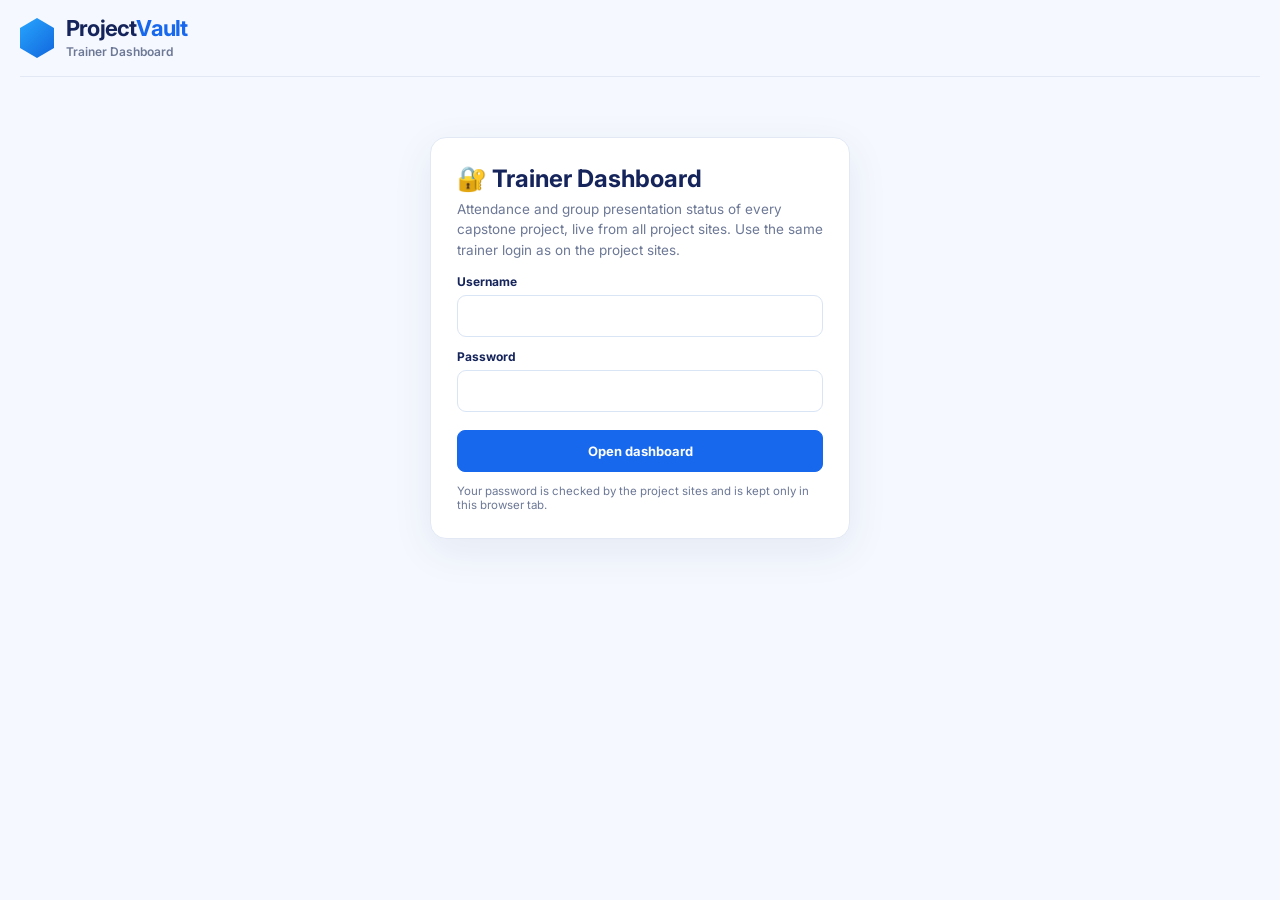
==== tracker.html @ 4fbf0c54 "Add files via upload" ====
<!doctype html>
<html lang="en">
<head>
<meta charset="UTF-8">
<meta name="viewport" content="width=device-width,initial-scale=1">
<title>Trainer Dashboard · ProjectVault</title>
<meta name="robots" content="noindex">
<link rel="icon" href="data:image/svg+xml,%3Csvg xmlns='http://www.w3.org/2000/svg' viewBox='0 0 64 64'%3E%3Cpath d='M32 2l28 15v30L32 62 4 47V17z' fill='%231768ed'/%3E%3Crect x='19' y='24' width='6' height='18' fill='%23fff'/%3E%3Crect x='29' y='18' width='6' height='24' fill='%23fff'/%3E%3Crect x='39' y='28' width='6' height='14' fill='%23fff'/%3E%3C/svg%3E">
<link rel="preconnect" href="https://fonts.googleapis.com"><link rel="preconnect" href="https://fonts.gstatic.com" crossorigin>
<link href="https://fonts.googleapis.com/css2?family=Inter:wght@400;500;600;700;800&display=swap" rel="stylesheet">
<link rel="stylesheet" href="tracker.css?v=3">
</head>
<body>
<main id="trk"><noscript>The trainer dashboard needs JavaScript.</noscript></main>
<script src="tracker.js?v=4"></script>
</body>
</html>
---- tracker.css ----
:root{--blue:#1768ed;--ink:#15245a;--muted:#6c7896;--line:#e2e9f5;--bg:#f5f8fe;--card:#fff;--ok:#16a34a;--bad:#dc2626;--pend:#cbd5e1}
*{box-sizing:border-box}html,body{margin:0;background:var(--bg);color:var(--ink);font-family:Inter,ui-sans-serif,system-ui,-apple-system,"Segoe UI",sans-serif}
button,input,select{font:inherit}a{color:inherit}
#trk{max-width:1400px;margin:0 auto;padding:0 20px 40px}
.tk-top{display:flex;align-items:center;justify-content:space-between;gap:14px;flex-wrap:wrap;padding:16px 0;border-bottom:1px solid var(--line);margin-bottom:16px;position:sticky;top:0;background:var(--bg);z-index:5}
.tk-brand{display:flex;align-items:center;gap:12px;text-decoration:none}.tk-brand b{font-size:22px;letter-spacing:-.8px;display:block;line-height:1.1}.tk-brand b i{font-style:normal;color:var(--blue)}.tk-brand small{font-size:12px;color:var(--muted);font-weight:600}
.tk-cube{width:34px;height:40px;background:linear-gradient(135deg,#27a6ff,#1266dc);clip-path:polygon(50% 0,100% 25%,100% 75%,50% 100%,0 75%,0 25%);flex:none}
.tk-ctrl{display:flex;align-items:center;gap:10px;flex-wrap:wrap;font-size:13px}.tk-ctrl select{height:34px;border:1px solid #d9e4f4;border-radius:8px;padding:0 8px;background:#fff;color:var(--ink)}
.tk-btn{height:34px;padding:0 14px;border-radius:8px;border:1px solid var(--blue);background:var(--blue);color:#fff;font-weight:700;font-size:13px;cursor:pointer;display:inline-flex;align-items:center;text-decoration:none;white-space:nowrap}
.tk-btn.ghost{background:#fff;color:var(--blue);border-color:#cfe0f7}.tk-btn[disabled]{opacity:.6;cursor:wait}
.tk-chk{display:inline-flex;align-items:center;gap:6px;font-size:13px;cursor:pointer}
.tk-muted{color:var(--muted);font-size:12px;font-weight:400}
.tk-alert{background:#fef2f2;border:1px solid #fecaca;color:#991b1b;border-radius:10px;padding:10px 14px;margin-bottom:14px;font-size:14px}
.tk-note{background:#fffbeb;border:1px solid #fde68a;color:#92400e;border-radius:10px;padding:8px 12px;margin:-4px 0 14px;font-size:12.5px;line-height:1.5}
.tk-login{max-width:420px;margin:60px auto;background:#fff;border:1px solid var(--line);border-radius:16px;padding:26px;box-shadow:0 12px 40px #1a3c7a14}
.tk-login h2{margin:0 0 6px}.tk-login p{font-size:13.5px;color:var(--muted);line-height:1.5;margin:0 0 14px}
.tk-login label{display:block;font-size:12px;font-weight:700;margin:12px 0}.tk-login input{display:block;width:100%;height:42px;border:1px solid #d9e4f4;border-radius:9px;padding:0 12px;margin-top:6px;outline:none}.tk-login input:focus{border-color:var(--blue)}
.tk-login .tk-btn{width:100%;height:42px;justify-content:center;margin-top:6px}.tk-login small{display:block;margin-top:12px;font-size:11.5px;color:var(--muted)}
.tk-kpis{display:grid;grid-template-columns:repeat(6,minmax(0,1fr));gap:10px;margin-bottom:14px}
.tk-kpi{background:#fff;border:1px solid var(--line);border-radius:12px;padding:12px 14px;box-shadow:0 5px 16px #30598f0b}.tk-kpi b{display:block;font-size:26px;line-height:1.1}.tk-kpi span{display:block;font-size:12.5px;font-weight:700;margin-top:4px}.tk-kpi small{display:block;font-size:11px;color:var(--muted);margin-top:2px;white-space:nowrap;overflow:hidden;text-overflow:ellipsis}
.tk-sites{display:flex;gap:6px;flex-wrap:wrap;margin-bottom:14px}
.tk-site{border:1px solid #d9e4f4;background:#fff;border-radius:20px;padding:5px 12px;font-size:12.5px;font-weight:600;cursor:pointer;color:var(--ink);box-shadow:inset 0 -3px 0 var(--c,transparent)}.tk-site small{color:var(--muted);font-weight:500;margin-left:4px}.tk-site.on{background:#e6f0ff;border-color:var(--blue)}
.tk-tabs{display:flex;gap:4px;border-bottom:1px solid var(--line);margin-bottom:14px;overflow-x:auto}.tk-tabs button{border:0;background:none;padding:10px 14px;font-size:14px;font-weight:600;color:var(--muted);cursor:pointer;border-bottom:3px solid transparent;white-space:nowrap}.tk-tabs button.on{color:var(--blue);border-bottom-color:var(--blue)}
.tk-tabs.small button{font-size:13px;padding:8px 12px}
.tk-body h3{font-size:16px;margin:18px 0 10px}.tk-body h3:first-child{margin-top:4px}
.tk-cards{display:grid;grid-template-columns:repeat(auto-fill,minmax(300px,1fr));gap:12px}
.tk-card{background:#fff;border:1px solid var(--line);border-top:4px solid var(--c);border-radius:12px;padding:14px;cursor:pointer;box-shadow:0 5px 16px #30598f0b;transition:.15s}.tk-card:hover{transform:translateY(-2px);box-shadow:0 10px 24px #30598f1a}
.tk-ch{display:flex;justify-content:space-between;gap:8px;align-items:baseline}.tk-ch b{font-size:18px}.tk-ch span{font-size:12px;color:var(--muted);text-align:right}
.tk-cs{font-size:13px;font-weight:600;margin:4px 0 10px}.tk-cc{display:flex;gap:10px;flex-wrap:wrap;font-size:12.5px;margin-bottom:6px}.tk-cc .ok{color:#15803d}.tk-cc .pe{color:#64748b}.tk-cc .ab{color:#b91c1c}
.tk-cf{font-size:12.5px;margin-top:10px;padding-top:8px;border-top:1px solid #eef2f8}
.tk-sbar{display:inline-flex;width:84px;height:8px;background:var(--pend);border-radius:4px;overflow:hidden;vertical-align:middle}.tk-sbar i{display:block;height:100%}.tk-sbar .d{background:var(--ok)}.tk-sbar .a{background:var(--bad)}.tk-sn{font-size:12px;margin-left:6px;font-variant-numeric:tabular-nums}
.tk-card .tk-sbar{width:100%;height:10px;margin:4px 0}.tk-card .tk-sn{display:none}
.tk-empty{color:var(--muted);font-size:13.5px;padding:10px 0}
.tk-tablewrap{overflow:auto;background:#fff;border:1px solid var(--line);border-radius:12px;max-height:70vh}
.tk-table{border-collapse:collapse;width:100%;font-size:13px}.tk-table th{position:sticky;top:0;background:#f4f7fc;text-align:left;font-size:11.5px;text-transform:uppercase;letter-spacing:.03em;color:#4a5b80;padding:9px 10px;border-bottom:1px solid var(--line);white-space:nowrap;z-index:1}
.tk-table td{padding:9px 10px;border-bottom:1px solid #eef2f8;vertical-align:top;white-space:nowrap}.tk-table td.n{text-align:right;font-variant-numeric:tabular-nums}.tk-table td.c{text-align:center}.tk-table td.tk-wrap{white-space:normal;min-width:140px;max-width:260px}
.tk-table tbody tr[data-open]{cursor:pointer}.tk-table tbody tr[data-open]:hover td{background:#f5f9ff}.tk-table tr.tot td{font-weight:700;background:#fafcff}
.tk-dot{display:inline-block;width:9px;height:9px;border-radius:50%;margin-right:7px}
.tk-today{font-size:10.5px;background:#dcfce7;color:#166534;border-radius:10px;padding:1px 6px;font-weight:700}
.tk-row{display:flex;gap:12px;align-items:center;margin-bottom:10px;flex-wrap:wrap}.tk-row input[type=search]{flex:1;min-width:220px;height:38px;border:1px solid #d9e4f4;border-radius:9px;padding:0 12px;outline:none}
.tk-spark{display:inline-flex;gap:1px;vertical-align:middle}.tk-spark i{width:4px;height:14px;background:#e8eef7;border-radius:1px}.tk-spark i.on{background:var(--blue)}
.tk-chart{background:#fff;border:1px solid var(--line);border-radius:12px;padding:10px}.tk-chart svg{width:100%;height:auto;display:block}
.tk-legend{display:flex;gap:12px;flex-wrap:wrap;font-size:12px;margin-top:8px}.tk-legend i{display:inline-block;width:10px;height:10px;border-radius:3px;margin-right:5px;vertical-align:-1px}
.tk-ov{position:fixed;inset:0;background:#11245266;backdrop-filter:blur(3px);z-index:20;display:flex;justify-content:flex-end}
.tk-drawer{width:min(1100px,100%);height:100%;background:var(--bg);overflow:auto;padding:22px 24px;position:relative;box-shadow:-20px 0 60px #0b1d4a33}
.tk-x{position:absolute;right:16px;top:14px;width:34px;height:34px;border-radius:50%;border:0;background:#e8eef8;font-size:16px;cursor:pointer}
.tk-dh{border-left:5px solid var(--c);padding:4px 0 4px 14px;margin-bottom:12px}.tk-dh b{font-size:24px}.tk-dh>span{color:var(--muted);font-weight:600;margin-left:6px}.tk-dh .tk-muted{margin:6px 0 10px;font-size:13px}
.tk-att th,.tk-att td.c{text-align:center;padding:6px 4px;min-width:30px}.tk-att th.pres,.tk-att td.pres{background:#eef4ff}.tk-att td.c{color:var(--blue);font-size:15px}
.tk-mx td.c{font-size:15px}
@media(max-width:1100px){.tk-kpis{grid-template-columns:repeat(3,minmax(0,1fr))}}
@media(max-width:640px){#trk{padding:0 12px 30px}.tk-kpis{grid-template-columns:repeat(2,minmax(0,1fr))}.tk-top{position:static}.tk-drawer{padding:16px}.tk-cards{grid-template-columns:1fr}}

.tk-table .tk-sbar{width:56px}.tk-table td,.tk-table th{padding:8px 8px}
.tk-att .stk{position:sticky;left:0;z-index:2;background:#fff;text-align:left;min-width:150px;box-shadow:1px 0 0 var(--line)}.tk-att thead .stk{background:#f4f7fc;z-index:3}.tk-att tr.tot .stk{background:#fafcff}
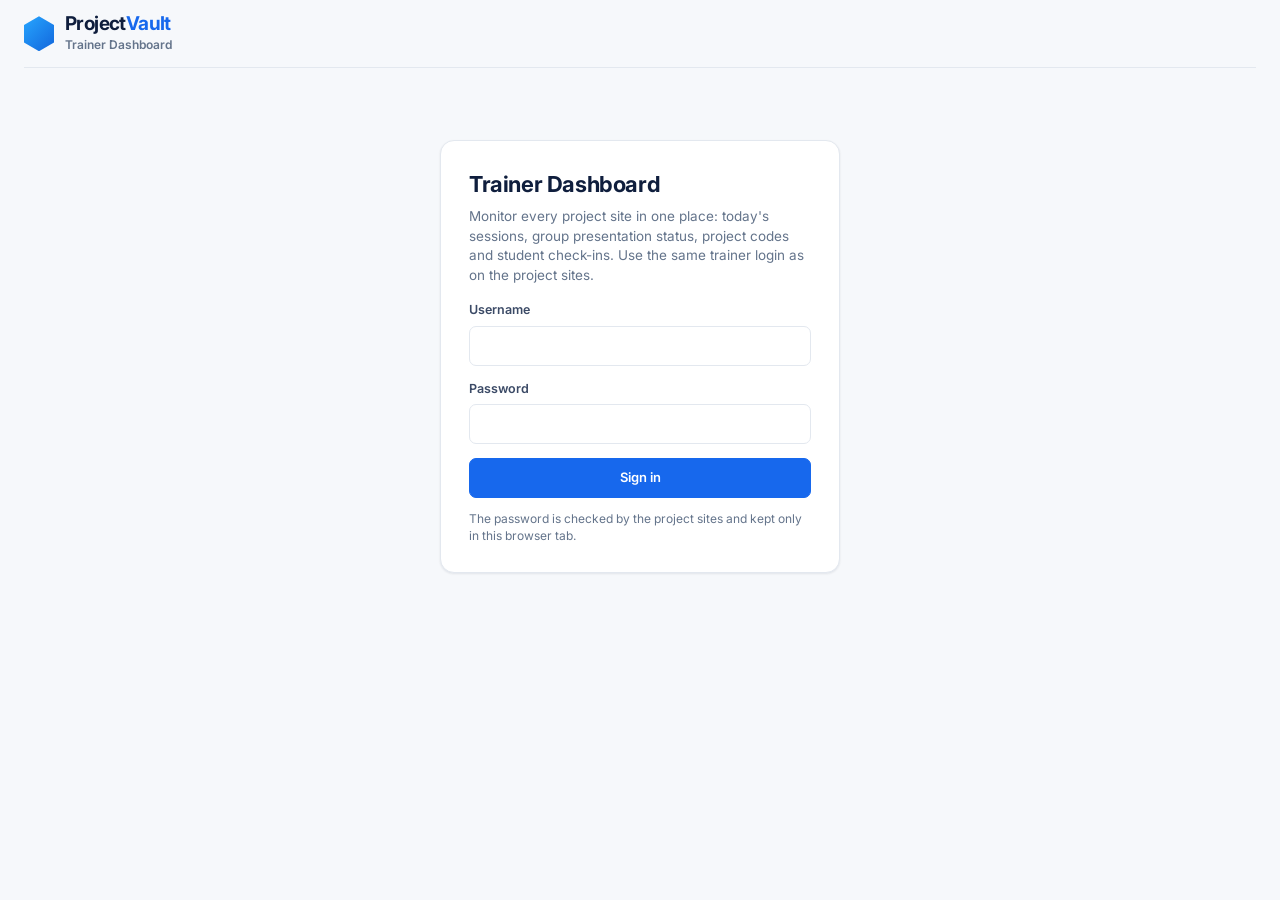
==== commit 25cd66fc: "Add files via upload" ====
--- a/tracker.html
+++ b/tracker.html
@@ -8,10 +8,10 @@
 <link rel="icon" href="data:image/svg+xml,%3Csvg xmlns='http://www.w3.org/2000/svg' viewBox='0 0 64 64'%3E%3Cpath d='M32 2l28 15v30L32 62 4 47V17z' fill='%231768ed'/%3E%3Crect x='19' y='24' width='6' height='18' fill='%23fff'/%3E%3Crect x='29' y='18' width='6' height='24' fill='%23fff'/%3E%3Crect x='39' y='28' width='6' height='14' fill='%23fff'/%3E%3C/svg%3E">
 <link rel="preconnect" href="https://fonts.googleapis.com"><link rel="preconnect" href="https://fonts.gstatic.com" crossorigin>
 <link href="https://fonts.googleapis.com/css2?family=Inter:wght@400;500;600;700;800&display=swap" rel="stylesheet">
-<link rel="stylesheet" href="tracker.css?v=3">
+<link rel="stylesheet" href="tracker.css?v=6">
 </head>
 <body>
 <main id="trk"><noscript>The trainer dashboard needs JavaScript.</noscript></main>
-<script src="tracker.js?v=4"></script>
+<script src="tracker.js?v=6"></script>
 </body>
 </html>
--- a/tracker.css
+++ b/tracker.css
@@ -1,54 +1,173 @@
-:root{--blue:#1768ed;--ink:#15245a;--muted:#6c7896;--line:#e2e9f5;--bg:#f5f8fe;--card:#fff;--ok:#16a34a;--bad:#dc2626;--pend:#cbd5e1}
-*{box-sizing:border-box}html,body{margin:0;background:var(--bg);color:var(--ink);font-family:Inter,ui-sans-serif,system-ui,-apple-system,"Segoe UI",sans-serif}
-button,input,select{font:inherit}a{color:inherit}
-#trk{max-width:1400px;margin:0 auto;padding:0 20px 40px}
-.tk-top{display:flex;align-items:center;justify-content:space-between;gap:14px;flex-wrap:wrap;padding:16px 0;border-bottom:1px solid var(--line);margin-bottom:16px;position:sticky;top:0;background:var(--bg);z-index:5}
-.tk-brand{display:flex;align-items:center;gap:12px;text-decoration:none}.tk-brand b{font-size:22px;letter-spacing:-.8px;display:block;line-height:1.1}.tk-brand b i{font-style:normal;color:var(--blue)}.tk-brand small{font-size:12px;color:var(--muted);font-weight:600}
-.tk-cube{width:34px;height:40px;background:linear-gradient(135deg,#27a6ff,#1266dc);clip-path:polygon(50% 0,100% 25%,100% 75%,50% 100%,0 75%,0 25%);flex:none}
-.tk-ctrl{display:flex;align-items:center;gap:10px;flex-wrap:wrap;font-size:13px}.tk-ctrl select{height:34px;border:1px solid #d9e4f4;border-radius:8px;padding:0 8px;background:#fff;color:var(--ink)}
-.tk-btn{height:34px;padding:0 14px;border-radius:8px;border:1px solid var(--blue);background:var(--blue);color:#fff;font-weight:700;font-size:13px;cursor:pointer;display:inline-flex;align-items:center;text-decoration:none;white-space:nowrap}
-.tk-btn.ghost{background:#fff;color:var(--blue);border-color:#cfe0f7}.tk-btn[disabled]{opacity:.6;cursor:wait}
-.tk-chk{display:inline-flex;align-items:center;gap:6px;font-size:13px;cursor:pointer}
-.tk-muted{color:var(--muted);font-size:12px;font-weight:400}
-.tk-alert{background:#fef2f2;border:1px solid #fecaca;color:#991b1b;border-radius:10px;padding:10px 14px;margin-bottom:14px;font-size:14px}
-.tk-note{background:#fffbeb;border:1px solid #fde68a;color:#92400e;border-radius:10px;padding:8px 12px;margin:-4px 0 14px;font-size:12.5px;line-height:1.5}
-.tk-login{max-width:420px;margin:60px auto;background:#fff;border:1px solid var(--line);border-radius:16px;padding:26px;box-shadow:0 12px 40px #1a3c7a14}
-.tk-login h2{margin:0 0 6px}.tk-login p{font-size:13.5px;color:var(--muted);line-height:1.5;margin:0 0 14px}
-.tk-login label{display:block;font-size:12px;font-weight:700;margin:12px 0}.tk-login input{display:block;width:100%;height:42px;border:1px solid #d9e4f4;border-radius:9px;padding:0 12px;margin-top:6px;outline:none}.tk-login input:focus{border-color:var(--blue)}
-.tk-login .tk-btn{width:100%;height:42px;justify-content:center;margin-top:6px}.tk-login small{display:block;margin-top:12px;font-size:11.5px;color:var(--muted)}
-.tk-kpis{display:grid;grid-template-columns:repeat(6,minmax(0,1fr));gap:10px;margin-bottom:14px}
-.tk-kpi{background:#fff;border:1px solid var(--line);border-radius:12px;padding:12px 14px;box-shadow:0 5px 16px #30598f0b}.tk-kpi b{display:block;font-size:26px;line-height:1.1}.tk-kpi span{display:block;font-size:12.5px;font-weight:700;margin-top:4px}.tk-kpi small{display:block;font-size:11px;color:var(--muted);margin-top:2px;white-space:nowrap;overflow:hidden;text-overflow:ellipsis}
-.tk-sites{display:flex;gap:6px;flex-wrap:wrap;margin-bottom:14px}
-.tk-site{border:1px solid #d9e4f4;background:#fff;border-radius:20px;padding:5px 12px;font-size:12.5px;font-weight:600;cursor:pointer;color:var(--ink);box-shadow:inset 0 -3px 0 var(--c,transparent)}.tk-site small{color:var(--muted);font-weight:500;margin-left:4px}.tk-site.on{background:#e6f0ff;border-color:var(--blue)}
-.tk-tabs{display:flex;gap:4px;border-bottom:1px solid var(--line);margin-bottom:14px;overflow-x:auto}.tk-tabs button{border:0;background:none;padding:10px 14px;font-size:14px;font-weight:600;color:var(--muted);cursor:pointer;border-bottom:3px solid transparent;white-space:nowrap}.tk-tabs button.on{color:var(--blue);border-bottom-color:var(--blue)}
-.tk-tabs.small button{font-size:13px;padding:8px 12px}
-.tk-body h3{font-size:16px;margin:18px 0 10px}.tk-body h3:first-child{margin-top:4px}
-.tk-cards{display:grid;grid-template-columns:repeat(auto-fill,minmax(300px,1fr));gap:12px}
-.tk-card{background:#fff;border:1px solid var(--line);border-top:4px solid var(--c);border-radius:12px;padding:14px;cursor:pointer;box-shadow:0 5px 16px #30598f0b;transition:.15s}.tk-card:hover{transform:translateY(-2px);box-shadow:0 10px 24px #30598f1a}
-.tk-ch{display:flex;justify-content:space-between;gap:8px;align-items:baseline}.tk-ch b{font-size:18px}.tk-ch span{font-size:12px;color:var(--muted);text-align:right}
-.tk-cs{font-size:13px;font-weight:600;margin:4px 0 10px}.tk-cc{display:flex;gap:10px;flex-wrap:wrap;font-size:12.5px;margin-bottom:6px}.tk-cc .ok{color:#15803d}.tk-cc .pe{color:#64748b}.tk-cc .ab{color:#b91c1c}
-.tk-cf{font-size:12.5px;margin-top:10px;padding-top:8px;border-top:1px solid #eef2f8}
-.tk-sbar{display:inline-flex;width:84px;height:8px;background:var(--pend);border-radius:4px;overflow:hidden;vertical-align:middle}.tk-sbar i{display:block;height:100%}.tk-sbar .d{background:var(--ok)}.tk-sbar .a{background:var(--bad)}.tk-sn{font-size:12px;margin-left:6px;font-variant-numeric:tabular-nums}
-.tk-card .tk-sbar{width:100%;height:10px;margin:4px 0}.tk-card .tk-sn{display:none}
-.tk-empty{color:var(--muted);font-size:13.5px;padding:10px 0}
-.tk-tablewrap{overflow:auto;background:#fff;border:1px solid var(--line);border-radius:12px;max-height:70vh}
-.tk-table{border-collapse:collapse;width:100%;font-size:13px}.tk-table th{position:sticky;top:0;background:#f4f7fc;text-align:left;font-size:11.5px;text-transform:uppercase;letter-spacing:.03em;color:#4a5b80;padding:9px 10px;border-bottom:1px solid var(--line);white-space:nowrap;z-index:1}
-.tk-table td{padding:9px 10px;border-bottom:1px solid #eef2f8;vertical-align:top;white-space:nowrap}.tk-table td.n{text-align:right;font-variant-numeric:tabular-nums}.tk-table td.c{text-align:center}.tk-table td.tk-wrap{white-space:normal;min-width:140px;max-width:260px}
-.tk-table tbody tr[data-open]{cursor:pointer}.tk-table tbody tr[data-open]:hover td{background:#f5f9ff}.tk-table tr.tot td{font-weight:700;background:#fafcff}
-.tk-dot{display:inline-block;width:9px;height:9px;border-radius:50%;margin-right:7px}
-.tk-today{font-size:10.5px;background:#dcfce7;color:#166534;border-radius:10px;padding:1px 6px;font-weight:700}
-.tk-row{display:flex;gap:12px;align-items:center;margin-bottom:10px;flex-wrap:wrap}.tk-row input[type=search]{flex:1;min-width:220px;height:38px;border:1px solid #d9e4f4;border-radius:9px;padding:0 12px;outline:none}
-.tk-spark{display:inline-flex;gap:1px;vertical-align:middle}.tk-spark i{width:4px;height:14px;background:#e8eef7;border-radius:1px}.tk-spark i.on{background:var(--blue)}
-.tk-chart{background:#fff;border:1px solid var(--line);border-radius:12px;padding:10px}.tk-chart svg{width:100%;height:auto;display:block}
-.tk-legend{display:flex;gap:12px;flex-wrap:wrap;font-size:12px;margin-top:8px}.tk-legend i{display:inline-block;width:10px;height:10px;border-radius:3px;margin-right:5px;vertical-align:-1px}
-.tk-ov{position:fixed;inset:0;background:#11245266;backdrop-filter:blur(3px);z-index:20;display:flex;justify-content:flex-end}
-.tk-drawer{width:min(1100px,100%);height:100%;background:var(--bg);overflow:auto;padding:22px 24px;position:relative;box-shadow:-20px 0 60px #0b1d4a33}
-.tk-x{position:absolute;right:16px;top:14px;width:34px;height:34px;border-radius:50%;border:0;background:#e8eef8;font-size:16px;cursor:pointer}
-.tk-dh{border-left:5px solid var(--c);padding:4px 0 4px 14px;margin-bottom:12px}.tk-dh b{font-size:24px}.tk-dh>span{color:var(--muted);font-weight:600;margin-left:6px}.tk-dh .tk-muted{margin:6px 0 10px;font-size:13px}
-.tk-att th,.tk-att td.c{text-align:center;padding:6px 4px;min-width:30px}.tk-att th.pres,.tk-att td.pres{background:#eef4ff}.tk-att td.c{color:var(--blue);font-size:15px}
-.tk-mx td.c{font-size:15px}
-@media(max-width:1100px){.tk-kpis{grid-template-columns:repeat(3,minmax(0,1fr))}}
-@media(max-width:640px){#trk{padding:0 12px 30px}.tk-kpis{grid-template-columns:repeat(2,minmax(0,1fr))}.tk-top{position:static}.tk-drawer{padding:16px}.tk-cards{grid-template-columns:1fr}}
+/* ProjectVault · Trainer Dashboard */
+:root{
+  --bg:#F6F8FB;--surface:#fff;--sunken:#F1F4F9;--ink:#0F1E3D;--ink2:#3B4A66;--muted:#64748B;--line:#E3E8EF;--line2:#EEF1F6;
+  --primary:#1768ED;--primary-ink:#fff;--primary-soft:#EAF1FE;
+  --ok:#15803D;--ok-bg:#DCFCE7;--warn:#B45309;--warn-bg:#FEF3C7;--bad:#B91C1C;--bad-bg:#FEE2E2;--pend:#CBD5E1;
+  --r:10px;--r-sm:7px;--sh:0 1px 2px rgba(15,30,61,.05),0 1px 3px rgba(15,30,61,.04);--sh-lg:0 12px 40px rgba(15,30,61,.16);
+  --f:Inter,ui-sans-serif,system-ui,-apple-system,"Segoe UI",sans-serif;
+}
+*{box-sizing:border-box}
+html,body{margin:0;background:var(--bg);color:var(--ink);font-family:var(--f);font-size:14px;line-height:1.45;-webkit-font-smoothing:antialiased}
+button,input,select{font:inherit;color:inherit}
+a{color:inherit}
+:focus-visible{outline:2px solid var(--primary);outline-offset:2px;border-radius:4px}
+.muted{color:var(--muted);font-weight:400}.sm{font-size:12.5px}.r{text-align:right}.c{text-align:center}
+.sr{position:absolute;width:1px;height:1px;overflow:hidden;clip:rect(0 0 0 0);white-space:nowrap}
+.dot{display:inline-block;width:8px;height:8px;border-radius:50%;margin-right:7px;flex:none;vertical-align:1px}
+#trk{max-width:1440px;margin:0 auto;padding:0 24px 48px}
 
-.tk-table .tk-sbar{width:56px}.tk-table td,.tk-table th{padding:8px 8px}
-.tk-att .stk{position:sticky;left:0;z-index:2;background:#fff;text-align:left;min-width:150px;box-shadow:1px 0 0 var(--line)}.tk-att thead .stk{background:#f4f7fc;z-index:3}.tk-att tr.tot .stk{background:#fafcff}
+/* header */
+.tb{display:flex;align-items:center;justify-content:space-between;gap:16px;flex-wrap:wrap;padding:14px 0;border-bottom:1px solid var(--line);position:sticky;top:0;z-index:30;background:rgba(246,248,251,.94);backdrop-filter:blur(8px)}
+.brand{display:flex;align-items:center;gap:11px;text-decoration:none}
+.brand b{display:block;font-size:19px;letter-spacing:-.6px;line-height:1.1}.brand b i{font-style:normal;color:var(--primary)}
+.brand small{display:block;font-size:12px;color:var(--muted);font-weight:600;margin-top:1px}
+.cube{width:30px;height:35px;background:linear-gradient(135deg,#27a6ff,#1266dc);clip-path:polygon(50% 0,100% 25%,100% 75%,50% 100%,0 75%,0 25%);flex:none}
+.tools{display:flex;align-items:center;gap:8px;flex-wrap:wrap;justify-content:flex-end}
+.fld{display:inline-flex;align-items:center;gap:6px;font-size:12.5px;color:var(--muted)}
+select,input[type=search]{height:34px;border:1px solid var(--line);border-radius:var(--r-sm);background:var(--surface);padding:0 10px;font-size:13px}
+select{padding-right:6px;cursor:pointer}
+input[type=search]:focus,select:focus{border-color:var(--primary);outline:none;box-shadow:0 0 0 3px var(--primary-soft)}
+.switch{display:inline-flex;align-items:center;gap:7px;font-size:13px;cursor:pointer;user-select:none;color:var(--ink2)}
+.switch input{position:absolute;opacity:0;width:1px;height:1px}
+.knob{width:30px;height:18px;border-radius:9px;background:var(--pend);position:relative;transition:.15s;flex:none}
+.knob:after{content:"";position:absolute;left:2px;top:2px;width:14px;height:14px;border-radius:50%;background:#fff;box-shadow:0 1px 2px rgba(0,0,0,.2);transition:.15s}
+.switch input:checked+.knob{background:var(--primary)}.switch input:checked+.knob:after{left:14px}
+.switch input:focus-visible+.knob{outline:2px solid var(--primary);outline-offset:2px}
+.upd{font-size:12px;color:var(--muted);display:inline-flex;align-items:center;gap:6px;min-width:0}
+.btn{height:34px;padding:0 13px;border-radius:var(--r-sm);border:1px solid var(--primary);background:var(--primary);color:var(--primary-ink);font-weight:600;font-size:13px;cursor:pointer;display:inline-flex;align-items:center;justify-content:center;gap:6px;text-decoration:none;white-space:nowrap;transition:background .12s,border-color .12s}
+.btn:hover{background:#0F5BD6}.btn[disabled]{opacity:.55;cursor:not-allowed}
+.btn.ghost{background:var(--surface);color:var(--ink2);border-color:var(--line)}.btn.ghost:hover{border-color:#C9D3E1;background:#FAFBFD}
+.btn.sm{height:28px;padding:0 10px;font-size:12px}.btn.icon{width:28px;padding:0}.btn.block{width:100%;height:40px}
+.spin{width:12px;height:12px;border:2px solid currentColor;border-right-color:transparent;border-radius:50%;animation:sp .7s linear infinite;display:inline-block}
+@keyframes sp{to{transform:rotate(360deg)}}
+.loadbar{height:2px;background:linear-gradient(90deg,transparent,var(--primary),transparent);background-size:40% 100%;background-repeat:no-repeat;animation:lb 1.1s linear infinite;margin-bottom:-2px}
+@keyframes lb{from{background-position:-40% 0}to{background-position:140% 0}}
+.alert{display:flex;align-items:center;justify-content:space-between;gap:12px;background:var(--bad-bg);border:1px solid #FECACA;color:#7F1D1D;border-radius:var(--r);padding:9px 12px;margin-top:14px;font-size:13px}
+.toast{position:fixed;bottom:20px;left:50%;transform:translateX(-50%);background:var(--ink);color:#fff;padding:10px 16px;border-radius:var(--r);font-size:13px;box-shadow:var(--sh-lg);z-index:60}
+
+/* login */
+.login{max-width:400px;margin:72px auto;background:var(--surface);border:1px solid var(--line);border-radius:14px;padding:28px;box-shadow:var(--sh)}
+.login h1{margin:0 0 6px;font-size:22px;letter-spacing:-.4px}.login p{font-size:13.5px;color:var(--muted);margin:0 0 16px}
+.login label{display:block;font-size:12.5px;font-weight:600;margin:0 0 14px;color:var(--ink2)}
+.login input{display:block;width:100%;height:40px;border:1px solid var(--line);border-radius:var(--r-sm);padding:0 12px;margin-top:6px;font-size:14px}
+.login input:focus{border-color:var(--primary);outline:none;box-shadow:0 0 0 3px var(--primary-soft)}
+.login small{display:block;margin-top:12px;font-size:12px;color:var(--muted)}
+
+/* KPIs */
+.kpis{display:grid;grid-template-columns:repeat(6,minmax(0,1fr));gap:10px;margin:18px 0 12px}
+.kpis.four{grid-template-columns:repeat(4,minmax(0,1fr));margin-top:0}
+.kpi{background:var(--surface);border:1px solid var(--line);border-radius:var(--r);padding:11px 14px;box-shadow:var(--sh);min-width:0}
+.kl{display:block;font-size:11.5px;font-weight:600;color:var(--muted);text-transform:uppercase;letter-spacing:.04em;white-space:nowrap;overflow:hidden;text-overflow:ellipsis}
+.kv{display:block;font-size:24px;font-weight:700;letter-spacing:-.5px;margin:3px 0 1px;font-variant-numeric:tabular-nums}
+.kc{display:block;font-size:12px;color:var(--muted);white-space:nowrap;overflow:hidden;text-overflow:ellipsis}
+.kpi.warn .kc{color:var(--warn)}.kpi.bad .kc{color:var(--bad);font-weight:600}.kpi.bad{border-color:#FBD5D5}
+
+/* context row: site filter + exceptions */
+.ctx{display:flex;align-items:flex-start;gap:12px;margin-bottom:14px;flex-wrap:wrap}
+.sitef{position:relative;flex:none}
+.sitebtn{height:34px;display:inline-flex;align-items:center;gap:2px;border:1px solid var(--line);background:var(--surface);border-radius:var(--r-sm);padding:0 10px 0 12px;font-weight:600;font-size:13px;cursor:pointer;max-width:320px}
+.sitebtn:hover{border-color:#C9D3E1}.car{margin-left:8px;color:var(--muted);font-size:11px}
+.pop{position:absolute;left:0;top:calc(100% + 6px);width:330px;background:var(--surface);border:1px solid var(--line);border-radius:var(--r);box-shadow:var(--sh-lg);padding:8px;z-index:40}
+.pop.right{left:auto;right:0;width:220px;padding:8px 12px}
+.pop input[type=search]{width:100%;margin-bottom:6px}
+.pop ul{list-style:none;margin:0;padding:0;max-height:340px;overflow:auto}
+.pop li button{width:100%;display:flex;align-items:center;justify-content:space-between;gap:10px;border:0;background:none;padding:8px;border-radius:6px;cursor:pointer;text-align:left;font-size:13px}
+.pop li button span{display:inline-flex;align-items:center;min-width:0}
+.pop li button:hover,.pop li button:focus-visible{background:var(--sunken);outline:none}.pop li button.on{background:var(--primary-soft);color:var(--primary);font-weight:600}
+.pop li small{color:var(--muted);font-size:11.5px;white-space:nowrap}.pad{padding:8px}
+.pop label{display:flex;align-items:center;gap:8px;padding:5px 0;font-size:13px;cursor:pointer}
+.st{display:inline-block;font-size:11px;font-weight:600;padding:1px 7px;border-radius:10px}
+.st.ok{background:var(--ok-bg);color:var(--ok)}.st.warn{background:var(--warn-bg);color:var(--warn)}.st.bad{background:var(--bad-bg);color:var(--bad)}
+.exc{list-style:none;margin:0;padding:0;display:flex;gap:8px;flex-wrap:wrap;flex:1;min-width:0}
+.exc li{display:flex;flex-direction:column;border:1px solid var(--line);background:var(--surface);border-left:3px solid var(--warn);border-radius:var(--r-sm);padding:5px 10px;font-size:12.5px;max-width:420px;min-width:0}
+.exc li.bad{border-left-color:var(--bad)}.exc li b{font-weight:600}.exc li span{color:var(--muted);font-size:12px;white-space:nowrap;overflow:hidden;text-overflow:ellipsis}
+.allok{font-size:12.5px;color:var(--ok);align-self:center}
+
+/* tabs */
+.tabs{display:flex;gap:2px;border-bottom:1px solid var(--line);margin-bottom:16px;overflow-x:auto;scrollbar-width:none}
+.tabs button{border:0;background:none;padding:10px 14px;font-size:13.5px;font-weight:600;color:var(--muted);cursor:pointer;border-bottom:2px solid transparent;margin-bottom:-1px;white-space:nowrap;display:inline-flex;align-items:center;gap:7px}
+.tabs button:hover{color:var(--ink)}.tabs button.on{color:var(--primary);border-bottom-color:var(--primary)}
+.cnt{font-size:11px;font-weight:600;background:var(--sunken);color:var(--ink2);border-radius:9px;padding:1px 7px}.tabs button.on .cnt{background:var(--primary-soft);color:var(--primary)}
+.tabs.sm button{font-size:13px;padding:8px 12px}
+
+/* sections, cards */
+.sect{margin-bottom:22px}.sect h2,.card h2{font-size:15px;margin:0 0 10px;letter-spacing:-.2px}
+.card{background:var(--surface);border:1px solid var(--line);border-radius:var(--r);padding:14px 16px;box-shadow:var(--sh);margin-bottom:18px}
+.ch{display:flex;justify-content:space-between;align-items:baseline;gap:10px;flex-wrap:wrap}.ch .muted{font-size:12px}
+.empty{background:var(--surface);border:1px dashed #D3DBE7;border-radius:var(--r);padding:28px;text-align:center;display:flex;flex-direction:column;gap:4px}
+.empty b{font-size:14px}.empty span{color:var(--muted);font-size:13px}.empty.sm{padding:16px}
+.note{font-size:12px;color:var(--muted);margin:8px 2px;display:flex;align-items:center;gap:6px;flex-wrap:wrap}
+.chip{display:inline-flex;align-items:center;font-size:11px;font-weight:600;padding:1px 8px;border-radius:10px;background:var(--sunken);color:var(--ink2);white-space:nowrap}
+.chip.live{background:var(--ok-bg);color:var(--ok)}.chip.upcoming{background:var(--primary-soft);color:var(--primary)}.chip.ended{background:var(--sunken);color:var(--muted)}.chip.warn{background:var(--warn-bg);color:var(--warn)}.chip.done{background:var(--ok-bg);color:var(--ok)}
+.tool{display:inline-block;font-size:11.5px;font-weight:600;color:var(--ink2);background:var(--sunken);border:1px solid var(--line);border-radius:6px;padding:1px 7px}
+.warn-t{color:var(--warn);font-weight:500}
+
+/* session cards */
+.sessions{display:grid;grid-template-columns:repeat(auto-fill,minmax(330px,1fr));gap:12px}
+.sess{background:var(--surface);border:1px solid var(--line);border-radius:var(--r);padding:14px 16px;box-shadow:var(--sh);display:flex;flex-direction:column;gap:6px}
+.sess.live{border-color:#A7E3BC;box-shadow:0 0 0 1px #A7E3BC,var(--sh)}
+.sh>div{display:flex;align-items:center;justify-content:space-between;gap:8px;flex-wrap:wrap}
+.stime{white-space:nowrap;font-size:15px;font-weight:700;letter-spacing:-.2px;font-variant-numeric:tabular-nums}
+.scode{display:flex;align-items:center;gap:8px}.scode b{font-size:18px;letter-spacing:-.3px}
+.ssite{font-size:12.5px;color:var(--muted);display:flex;align-items:center}
+.seg{display:inline-flex;width:64px;height:6px;background:var(--pend);border-radius:3px;overflow:hidden;vertical-align:middle}
+.seg i{display:block;height:100%}.seg .d{background:var(--ok)}.seg .a{background:var(--bad)}
+.seg.wide{width:100%;height:8px;margin-top:4px;border-radius:4px}
+.segn{font-size:12px;margin-left:7px;font-variant-numeric:tabular-nums;color:var(--ink2)}
+.seg-k{display:inline-block;width:10px;height:6px;border-radius:2px}.seg-k.d{background:var(--ok)}.seg-k.a{background:var(--bad)}.seg-k.p{background:var(--pend)}
+.leg{display:flex;gap:12px;font-size:12.5px;flex-wrap:wrap}.leg span:before{content:"";display:inline-block;width:8px;height:8px;border-radius:2px;margin-right:5px;vertical-align:0}
+.l-d:before{background:var(--ok)}.l-p:before{background:var(--pend)}.l-a:before{background:var(--bad)}
+.sess p{margin:0}
+.sf{display:flex;align-items:center;justify-content:space-between;gap:8px;flex-wrap:wrap;margin-top:6px;padding-top:9px;border-top:1px solid var(--line2);font-size:12.5px;color:var(--ink2)}
+.acts{display:inline-flex;gap:6px}
+
+/* tables */
+.bar2{display:flex;align-items:center;gap:8px;margin-bottom:10px;flex-wrap:wrap}.bar2 input[type=search]{flex:1;min-width:220px}
+.colsm{position:relative}
+.twrap{overflow:auto;background:var(--surface);border:1px solid var(--line);border-radius:var(--r);box-shadow:var(--sh)}
+.twrap.tall{max-height:calc(100vh - 300px);min-height:200px}
+.tbl{border-collapse:separate;border-spacing:0;width:100%;font-size:13px}
+.tbl th{position:sticky;top:0;z-index:2;background:#F7F9FC;text-align:left;font-size:11.5px;font-weight:600;text-transform:uppercase;letter-spacing:.03em;color:var(--muted);padding:0 10px;height:36px;border-bottom:1px solid var(--line);white-space:nowrap}
+.tbl th.r{text-align:right}.tbl th.c{text-align:center}
+.tbl th.sortable button{all:unset;cursor:pointer;display:inline-flex;align-items:center;gap:2px;height:100%;text-transform:inherit;letter-spacing:inherit}
+.tbl th.sortable button:hover{color:var(--ink)}.tbl th.sortable button:focus-visible{outline:2px solid var(--primary)}
+.tbl th[aria-sort=ascending],.tbl th[aria-sort=descending]{color:var(--ink)}
+.tbl td{padding:9px 10px;border-bottom:1px solid var(--line2);vertical-align:middle;white-space:nowrap;background:var(--surface)}
+.tbl tbody tr:last-child td{border-bottom:0}
+.tbl td.wrap{white-space:normal;min-width:150px;max-width:280px}
+.tbl .sub{font-size:12px;color:var(--muted);margin-top:1px;display:flex;align-items:center}
+.tbl .stick{position:sticky;left:0;z-index:1;box-shadow:1px 0 0 var(--line)}.tbl th.stick{z-index:3}
+.tbl tbody tr[data-open]{cursor:pointer}.tbl tbody tr[data-open]:hover td{background:#F7FAFF}.tbl tbody tr[data-open]:focus-visible td{background:var(--primary-soft)}
+.tbl tbody tr[data-open]:focus-visible{outline:none}
+.tbl tr.tot td{font-weight:600;background:#FAFBFD;border-top:1px solid var(--line)}
+.pbar{display:inline-block;width:56px;height:6px;border-radius:3px;background:var(--sunken);overflow:hidden;vertical-align:middle;margin-right:4px}.pbar i{display:block;height:100%;background:var(--primary)}
+.spark{display:inline-flex;gap:1px;vertical-align:middle}.spark i{width:3px;height:14px;background:#E6EBF2;border-radius:1px}.spark i.on{background:var(--primary)}
+.mx td.c{font-size:15px}
+.att th.c,.att td.c{min-width:30px;padding:6px 4px;text-align:center}.att th.pres,.att td.pres{background:#F0F5FF}.att .ck{color:var(--primary);font-size:13px}
+.att td.stick{min-width:170px}
+
+/* chart */
+.chart{width:100%;height:auto;display:block;margin-top:6px}
+.legend{display:flex;gap:14px;flex-wrap:wrap;font-size:12px;margin-top:8px;color:var(--ink2)}.legend span{display:inline-flex;align-items:center}
+
+/* drawer */
+.ov{position:fixed;inset:0;background:rgba(15,30,61,.35);z-index:50;display:flex;justify-content:flex-end}
+.drawer{width:min(1100px,100%);height:100%;background:var(--bg);overflow:auto;padding:20px 24px;box-shadow:var(--sh-lg);animation:sl .18s ease-out}
+@keyframes sl{from{transform:translateX(24px);opacity:.6}}
+.dh{display:flex;justify-content:space-between;align-items:flex-start;gap:12px;margin-bottom:10px}
+.dh h2{margin:0;font-size:22px;letter-spacing:-.4px;display:flex;align-items:center;gap:10px;flex-wrap:wrap}.dh h2 .muted{font-size:14px;font-weight:500;display:inline-flex;align-items:center}
+.dh p{margin:4px 0 0;font-size:13px}
+
+/* responsive */
+@media (max-width:1200px){.kpis{grid-template-columns:repeat(3,minmax(0,1fr))}}
+@media (max-width:860px){
+  .tb{position:static}.tools{justify-content:flex-start;width:100%}.upd{order:9;width:100%}
+  .ctx{flex-direction:column}.exc{width:100%}.exc li{max-width:none;flex:1 1 100%}
+  .kpis.four{grid-template-columns:repeat(2,minmax(0,1fr))}
+}
+@media (max-width:560px){
+  #trk{padding:0 12px 32px}.kpis{grid-template-columns:repeat(2,minmax(0,1fr))}.kv{font-size:21px}.kl,.kc{white-space:normal}
+  .sessions{grid-template-columns:1fr}.sitebtn{max-width:100%}.pop{width:calc(100vw - 24px)}
+  .drawer{padding:14px}.dh{flex-direction:column}.bar2 input[type=search]{min-width:100%}
+}
+@media (prefers-reduced-motion:reduce){*{animation:none!important;transition:none!important}}
